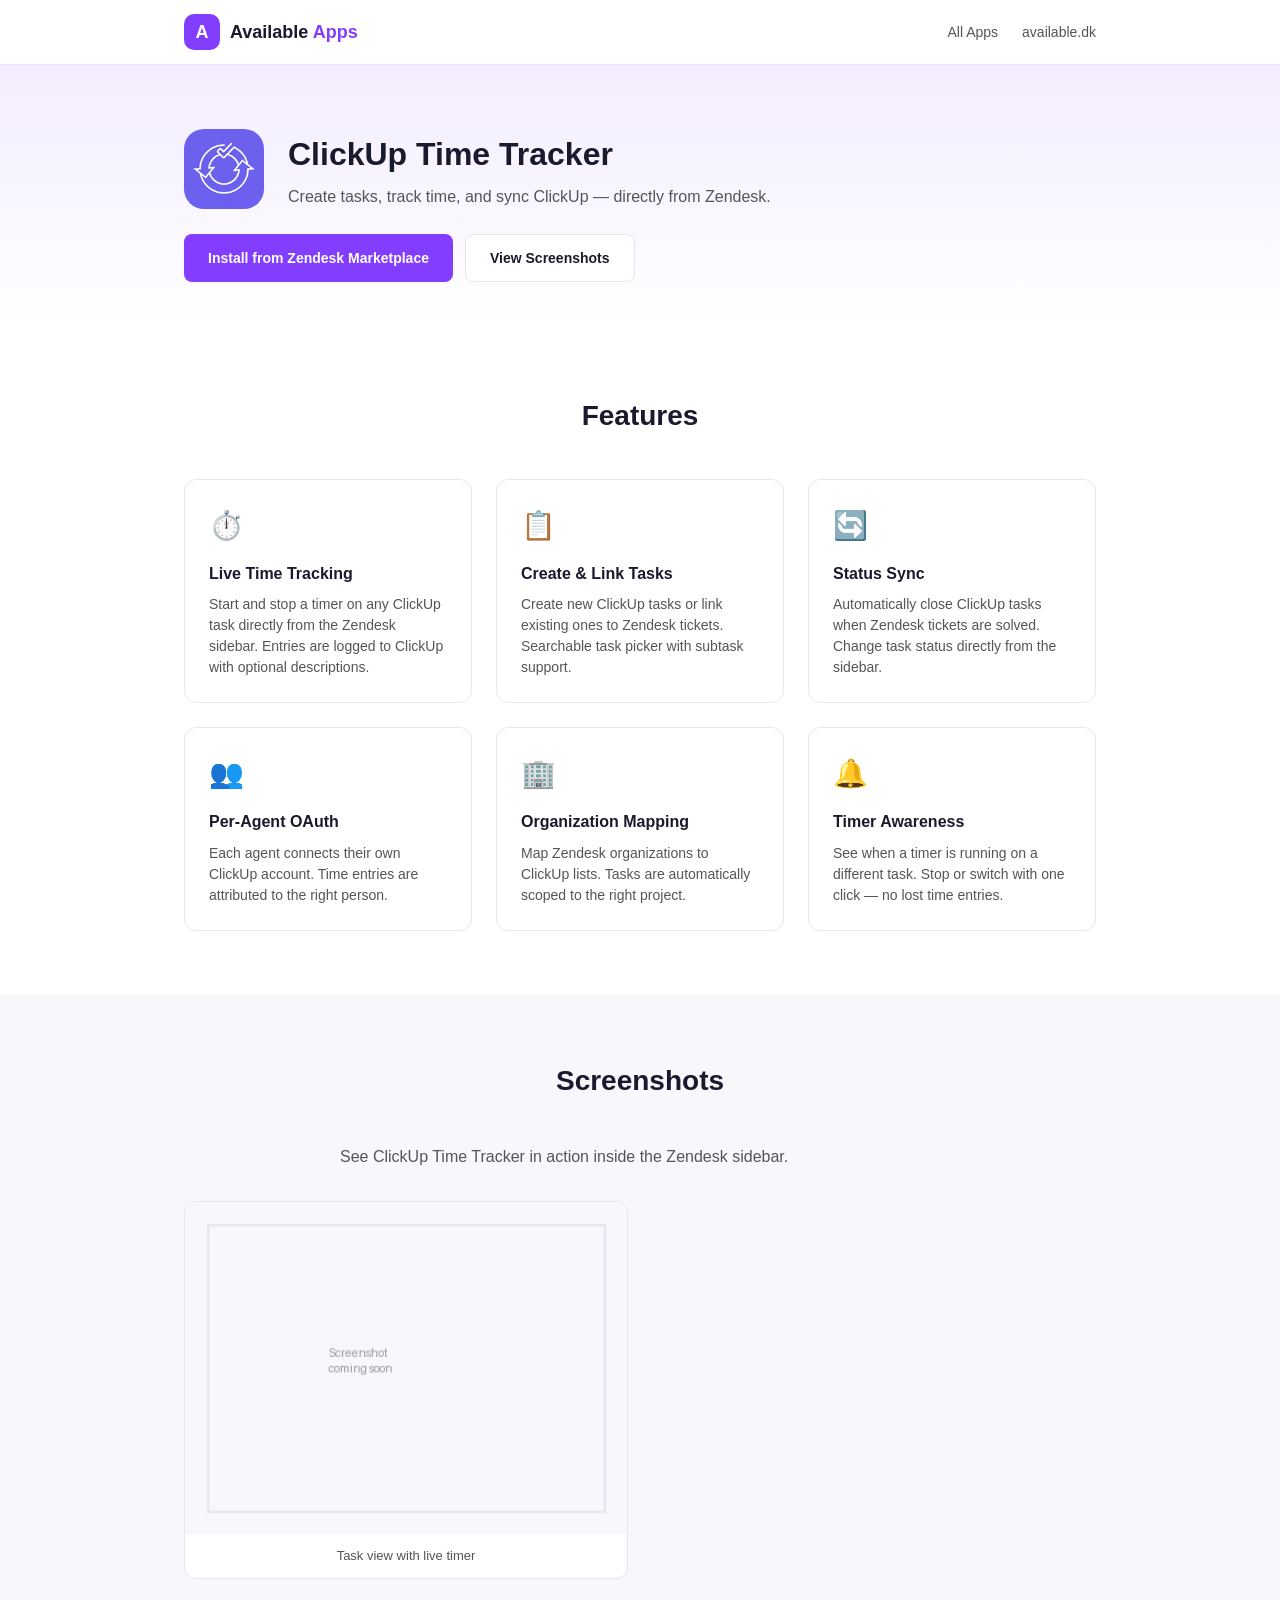
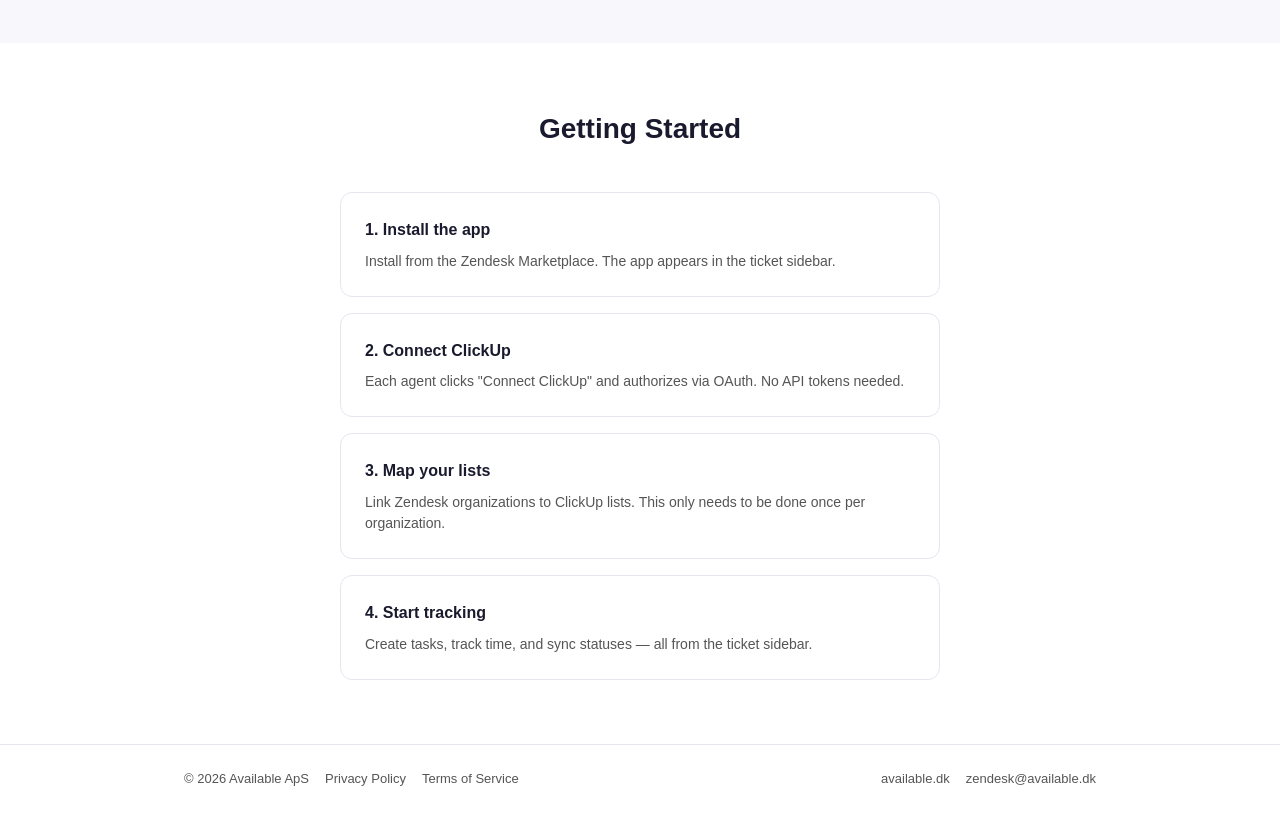
==== apps/clickup-time-tracker/index.html @ d6329b06 "feat: initial landing page for Available Apps - Homepage with app grid - ClickUp Time Tracker detail" ====
<!DOCTYPE html>
<html lang="en">
<head>
  <meta charset="UTF-8">
  <meta name="viewport" content="width=device-width, initial-scale=1.0">
  <title>ClickUp Time Tracker — Available Apps</title>
  <meta name="description" content="Track time, create ClickUp tasks, and sync statuses directly from the Zendesk ticket sidebar.">
  <link rel="stylesheet" href="../../assets/style.css">
  <link rel="icon" href="../../assets/img/favicon.png" type="image/png">
</head>
<body>

  <!-- Header -->
  <header class="header">
    <div class="container header-inner">
      <a href="/" class="logo">
        <span class="logo-icon">A</span>
        <span class="logo-text">Available <span class="logo-apps">Apps</span></span>
      </a>
      <nav class="nav">
        <a href="/#apps">All Apps</a>
        <a href="https://available.dk" target="_blank">available.dk</a>
      </nav>
    </div>
  </header>

  <!-- App Hero -->
  <section class="app-detail-hero">
    <div class="container">
      <div class="app-detail-header">
        <img src="icon.png" alt="ClickUp Time Tracker" class="app-detail-icon">
        <div class="app-detail-title">
          <h1>ClickUp Time Tracker</h1>
          <p>Create tasks, track time, and sync ClickUp — directly from Zendesk.</p>
        </div>
      </div>
      <div class="app-detail-actions">
        <a href="#" class="btn btn-primary">Install from Zendesk Marketplace</a>
        <a href="#screenshots" class="btn btn-outline">View Screenshots</a>
      </div>
    </div>
  </section>

  <!-- Features -->
  <section class="features-section">
    <div class="container">
      <h2 class="section-title">Features</h2>
      <div class="features-grid">
        <div class="feature-card">
          <div class="feature-icon">⏱️</div>
          <h3>Live Time Tracking</h3>
          <p>Start and stop a timer on any ClickUp task directly from the Zendesk sidebar. Entries are logged to ClickUp with optional descriptions.</p>
        </div>
        <div class="feature-card">
          <div class="feature-icon">📋</div>
          <h3>Create &amp; Link Tasks</h3>
          <p>Create new ClickUp tasks or link existing ones to Zendesk tickets. Searchable task picker with subtask support.</p>
        </div>
        <div class="feature-card">
          <div class="feature-icon">🔄</div>
          <h3>Status Sync</h3>
          <p>Automatically close ClickUp tasks when Zendesk tickets are solved. Change task status directly from the sidebar.</p>
        </div>
        <div class="feature-card">
          <div class="feature-icon">👥</div>
          <h3>Per-Agent OAuth</h3>
          <p>Each agent connects their own ClickUp account. Time entries are attributed to the right person.</p>
        </div>
        <div class="feature-card">
          <div class="feature-icon">🏢</div>
          <h3>Organization Mapping</h3>
          <p>Map Zendesk organizations to ClickUp lists. Tasks are automatically scoped to the right project.</p>
        </div>
        <div class="feature-card">
          <div class="feature-icon">🔔</div>
          <h3>Timer Awareness</h3>
          <p>See when a timer is running on a different task. Stop or switch with one click — no lost time entries.</p>
        </div>
      </div>
    </div>
  </section>

  <!-- Screenshots -->
  <section id="screenshots" class="screenshots-section">
    <div class="container">
      <h2 class="section-title">Screenshots</h2>
      <p class="about-text" style="margin-bottom: 32px;">See ClickUp Time Tracker in action inside the Zendesk sidebar.</p>
      <div class="screenshots-grid">
        <!-- Screenshots will be added here -->
        <div class="screenshot">
          <img src="screenshots/placeholder.png" alt="ClickUp Time Tracker in Zendesk">
          <div class="screenshot-caption">Task view with live timer</div>
        </div>
      </div>
    </div>
  </section>

  <!-- Setup -->
  <section class="features-section">
    <div class="container">
      <h2 class="section-title">Getting Started</h2>
      <div style="max-width: 600px; margin: 0 auto;">
        <div class="feature-card" style="margin-bottom: 16px;">
          <h3>1. Install the app</h3>
          <p>Install from the Zendesk Marketplace. The app appears in the ticket sidebar.</p>
        </div>
        <div class="feature-card" style="margin-bottom: 16px;">
          <h3>2. Connect ClickUp</h3>
          <p>Each agent clicks "Connect ClickUp" and authorizes via OAuth. No API tokens needed.</p>
        </div>
        <div class="feature-card" style="margin-bottom: 16px;">
          <h3>3. Map your lists</h3>
          <p>Link Zendesk organizations to ClickUp lists. This only needs to be done once per organization.</p>
        </div>
        <div class="feature-card">
          <h3>4. Start tracking</h3>
          <p>Create tasks, track time, and sync statuses — all from the ticket sidebar.</p>
        </div>
      </div>
    </div>
  </section>

  <!-- Footer -->
  <footer class="footer">
    <div class="container footer-inner">
      <div class="footer-left">
        <span>&copy; 2026 Available ApS</span>
        <a href="../../legal/privacy-policy.html">Privacy Policy</a>
        <a href="../../legal/terms-of-service.html">Terms of Service</a>
      </div>
      <div class="footer-right">
        <a href="https://available.dk" target="_blank">available.dk</a>
        <a href="mailto:zendesk@available.dk">zendesk@available.dk</a>
      </div>
    </div>
  </footer>

</body>
</html>
---- assets/style.css ----
/* ==========================================================================
   Available Apps — Global Styles
   ========================================================================== */

:root {
  --color-primary: #823dff;
  --color-primary-dark: #6a2bd9;
  --color-primary-light: #f3ecff;
  --color-text: #1a1a2e;
  --color-text-secondary: #555;
  --color-bg: #ffffff;
  --color-bg-alt: #f8f7fc;
  --color-border: #e8e5f0;
  --color-white: #ffffff;
  --font: -apple-system, BlinkMacSystemFont, 'Segoe UI', Roboto, Helvetica, Arial, sans-serif;
  --max-width: 960px;
  --radius: 12px;
  --radius-sm: 8px;
}

*, *::before, *::after {
  box-sizing: border-box;
  margin: 0;
  padding: 0;
}

body {
  font-family: var(--font);
  color: var(--color-text);
  background: var(--color-bg);
  line-height: 1.6;
  -webkit-font-smoothing: antialiased;
}

a {
  color: var(--color-primary);
  text-decoration: none;
}
a:hover {
  text-decoration: underline;
}

.container {
  max-width: var(--max-width);
  margin: 0 auto;
  padding: 0 24px;
}

/* ==========================================================================
   Header
   ========================================================================== */

.header {
  border-bottom: 1px solid var(--color-border);
  background: var(--color-white);
  position: sticky;
  top: 0;
  z-index: 100;
}

.header-inner {
  display: flex;
  align-items: center;
  justify-content: space-between;
  height: 64px;
}

.logo {
  display: flex;
  align-items: center;
  gap: 10px;
  text-decoration: none;
  color: var(--color-text);
}

.logo-icon {
  width: 36px;
  height: 36px;
  background: var(--color-primary);
  color: white;
  border-radius: 10px;
  display: flex;
  align-items: center;
  justify-content: center;
  font-weight: 700;
  font-size: 18px;
}

.logo-text {
  font-size: 18px;
  font-weight: 600;
}

.logo-apps {
  color: var(--color-primary);
}

.nav {
  display: flex;
  gap: 24px;
}

.nav a {
  color: var(--color-text-secondary);
  font-size: 14px;
  font-weight: 500;
  text-decoration: none;
}
.nav a:hover {
  color: var(--color-primary);
  text-decoration: none;
}

/* ==========================================================================
   Hero
   ========================================================================== */

.hero {
  padding: 80px 0 64px;
  text-align: center;
  background: linear-gradient(180deg, var(--color-primary-light) 0%, var(--color-bg) 100%);
}

.hero h1 {
  font-size: 42px;
  font-weight: 700;
  letter-spacing: -0.5px;
  margin-bottom: 16px;
  color: var(--color-text);
}

.hero-sub {
  font-size: 18px;
  color: var(--color-text-secondary);
  max-width: 560px;
  margin: 0 auto;
}

/* ==========================================================================
   Apps Grid
   ========================================================================== */

.apps-section {
  padding: 64px 0;
}

.section-title {
  font-size: 28px;
  font-weight: 700;
  text-align: center;
  margin-bottom: 40px;
}

.apps-grid {
  display: grid;
  grid-template-columns: repeat(auto-fill, minmax(280px, 1fr));
  gap: 24px;
}

.app-card {
  display: block;
  padding: 32px 24px;
  border: 1px solid var(--color-border);
  border-radius: var(--radius);
  text-decoration: none;
  color: var(--color-text);
  transition: all 0.2s ease;
  text-align: center;
}
.app-card:hover {
  text-decoration: none;
  border-color: var(--color-primary);
  box-shadow: 0 4px 20px rgba(130, 61, 255, 0.1);
  transform: translateY(-2px);
}

.app-icon {
  width: 72px;
  height: 72px;
  margin: 0 auto 16px;
}
.app-icon img {
  width: 100%;
  height: 100%;
  border-radius: 16px;
}

.app-card h3 {
  font-size: 18px;
  font-weight: 600;
  margin-bottom: 8px;
}

.app-card p {
  font-size: 14px;
  color: var(--color-text-secondary);
  line-height: 1.5;
  margin-bottom: 12px;
}

.app-badge {
  display: inline-block;
  padding: 4px 12px;
  background: var(--color-primary-light);
  color: var(--color-primary);
  font-size: 12px;
  font-weight: 600;
  border-radius: 20px;
}

/* ==========================================================================
   About / Trust
   ========================================================================== */

.about-section {
  padding: 64px 0;
  background: var(--color-bg-alt);
  text-align: center;
}

.about-text {
  font-size: 16px;
  color: var(--color-text-secondary);
  max-width: 600px;
  margin: 0 auto 32px;
}

.trust-badges {
  display: flex;
  justify-content: center;
  gap: 24px;
  flex-wrap: wrap;
}

.trust-badge {
  padding: 12px 20px;
  background: var(--color-white);
  border: 1px solid var(--color-border);
  border-radius: var(--radius-sm);
  font-size: 14px;
  font-weight: 500;
}

/* ==========================================================================
   App Detail Page
   ========================================================================== */

.app-detail-hero {
  padding: 64px 0 48px;
  background: linear-gradient(180deg, var(--color-primary-light) 0%, var(--color-bg) 100%);
}

.app-detail-header {
  display: flex;
  align-items: center;
  gap: 24px;
  margin-bottom: 24px;
}

.app-detail-icon {
  width: 80px;
  height: 80px;
  border-radius: 20px;
  flex-shrink: 0;
}

.app-detail-title h1 {
  font-size: 32px;
  font-weight: 700;
  margin-bottom: 4px;
}

.app-detail-title p {
  font-size: 16px;
  color: var(--color-text-secondary);
}

.app-detail-actions {
  display: flex;
  gap: 12px;
  flex-wrap: wrap;
}

.btn {
  display: inline-flex;
  align-items: center;
  gap: 8px;
  padding: 12px 24px;
  border-radius: var(--radius-sm);
  font-size: 14px;
  font-weight: 600;
  text-decoration: none;
  border: none;
  cursor: pointer;
  transition: all 0.15s ease;
}
.btn:hover {
  text-decoration: none;
}

.btn-primary {
  background: var(--color-primary);
  color: var(--color-white);
}
.btn-primary:hover {
  background: var(--color-primary-dark);
}

.btn-outline {
  background: var(--color-white);
  color: var(--color-text);
  border: 1px solid var(--color-border);
}
.btn-outline:hover {
  border-color: var(--color-primary);
  color: var(--color-primary);
}

/* Features */
.features-section {
  padding: 64px 0;
}

.features-grid {
  display: grid;
  grid-template-columns: repeat(auto-fill, minmax(250px, 1fr));
  gap: 24px;
}

.feature-card {
  padding: 24px;
  border: 1px solid var(--color-border);
  border-radius: var(--radius);
}

.feature-card .feature-icon {
  font-size: 28px;
  margin-bottom: 12px;
}

.feature-card h3 {
  font-size: 16px;
  font-weight: 600;
  margin-bottom: 8px;
}

.feature-card p {
  font-size: 14px;
  color: var(--color-text-secondary);
  line-height: 1.5;
}

/* Screenshots */
.screenshots-section {
  padding: 64px 0;
  background: var(--color-bg-alt);
}

.screenshots-grid {
  display: grid;
  grid-template-columns: repeat(auto-fill, minmax(300px, 1fr));
  gap: 24px;
}

.screenshot {
  border-radius: var(--radius);
  overflow: hidden;
  border: 1px solid var(--color-border);
  background: var(--color-white);
}

.screenshot img {
  width: 100%;
  display: block;
}

.screenshot-caption {
  padding: 12px 16px;
  font-size: 13px;
  color: var(--color-text-secondary);
  text-align: center;
}

/* ==========================================================================
   Legal Pages
   ========================================================================== */

.legal-page {
  padding: 64px 0;
}

.legal-page h1 {
  font-size: 32px;
  font-weight: 700;
  margin-bottom: 8px;
}

.legal-page .legal-updated {
  font-size: 14px;
  color: var(--color-text-secondary);
  margin-bottom: 40px;
}

.legal-page h2 {
  font-size: 20px;
  font-weight: 600;
  margin-top: 32px;
  margin-bottom: 12px;
}

.legal-page p, .legal-page li {
  font-size: 15px;
  color: var(--color-text-secondary);
  line-height: 1.7;
  margin-bottom: 12px;
}

.legal-page ul {
  padding-left: 24px;
  margin-bottom: 16px;
}

/* ==========================================================================
   Footer
   ========================================================================== */

.footer {
  border-top: 1px solid var(--color-border);
  padding: 24px 0;
}

.footer-inner {
  display: flex;
  justify-content: space-between;
  align-items: center;
  flex-wrap: wrap;
  gap: 16px;
}

.footer-left, .footer-right {
  display: flex;
  gap: 16px;
  align-items: center;
  font-size: 13px;
  color: var(--color-text-secondary);
}

.footer-left a, .footer-right a {
  color: var(--color-text-secondary);
}
.footer-left a:hover, .footer-right a:hover {
  color: var(--color-primary);
}

/* ==========================================================================
   Responsive
   ========================================================================== */

@media (max-width: 640px) {
  .hero h1 {
    font-size: 28px;
  }
  .hero-sub {
    font-size: 16px;
  }
  .app-detail-header {
    flex-direction: column;
    text-align: center;
  }
  .app-detail-actions {
    justify-content: center;
  }
  .trust-badges {
    flex-direction: column;
    align-items: center;
  }
  .footer-inner {
    flex-direction: column;
    text-align: center;
  }
}
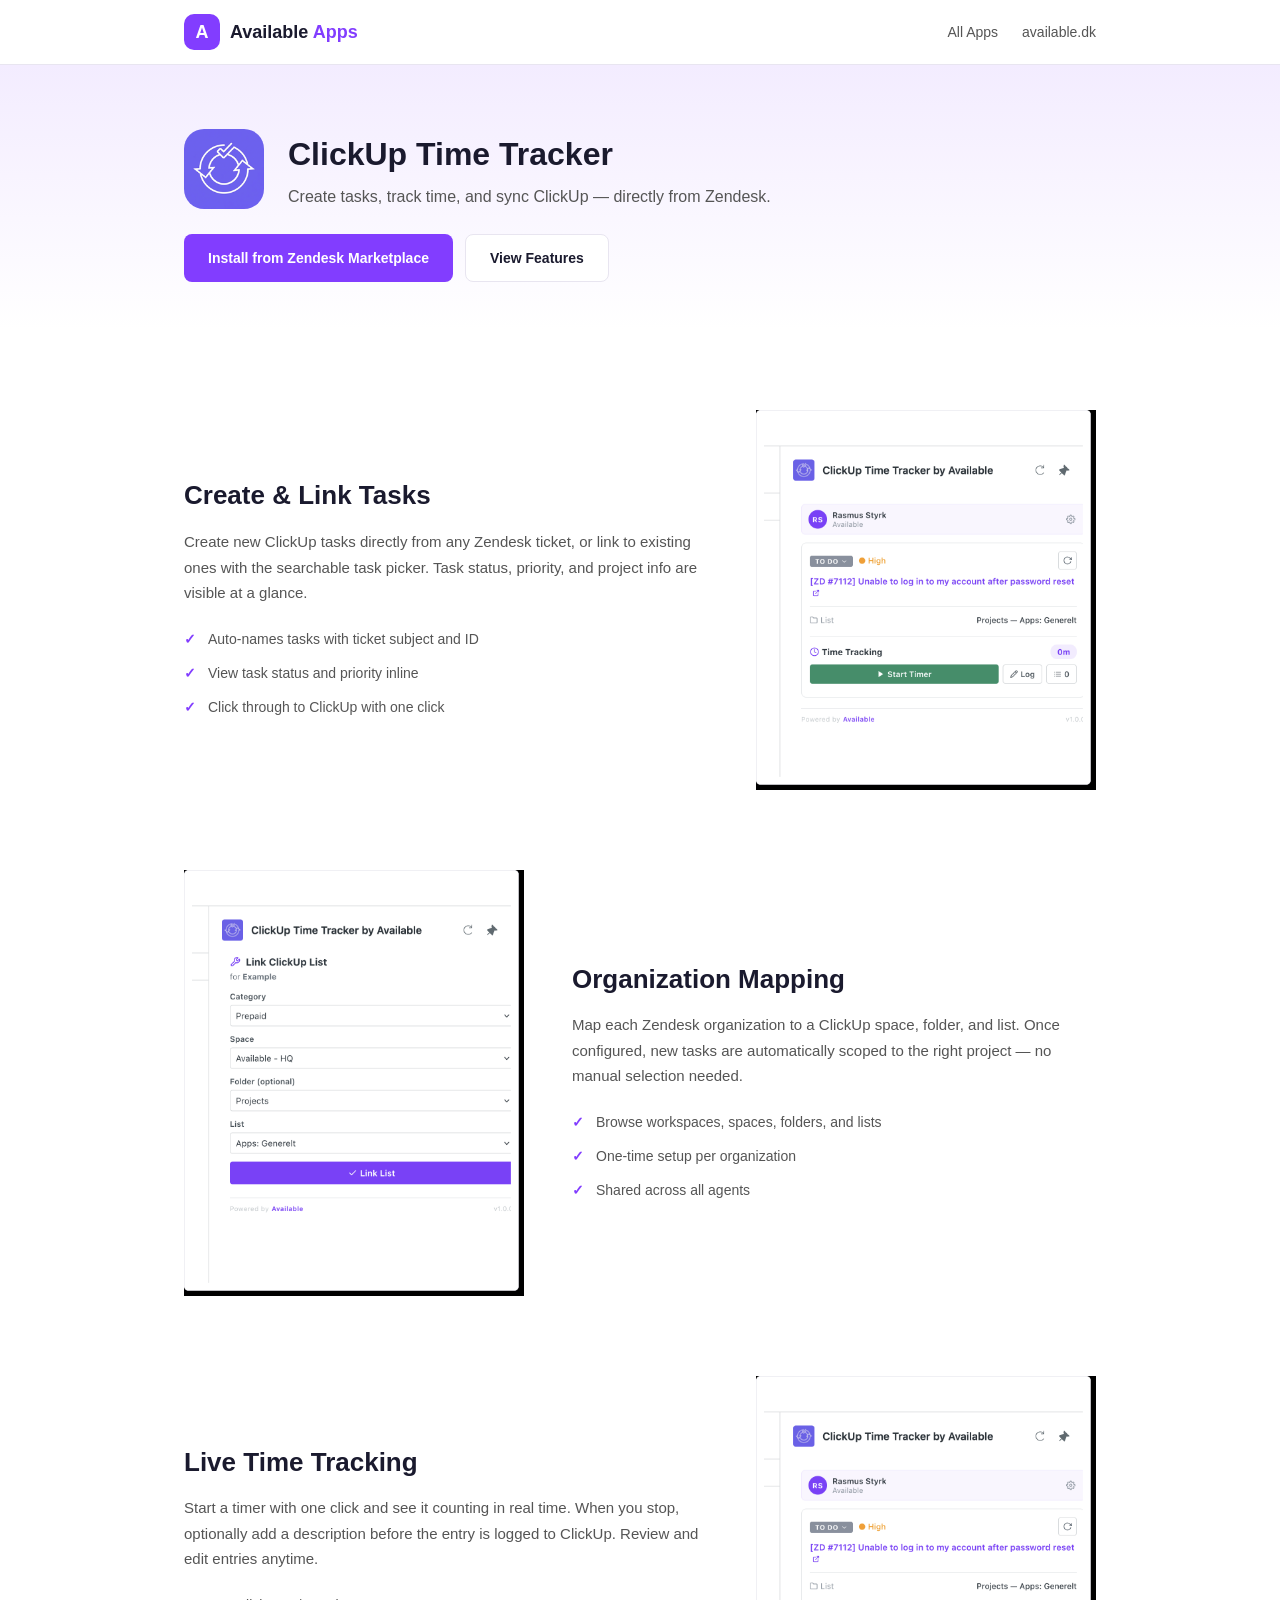
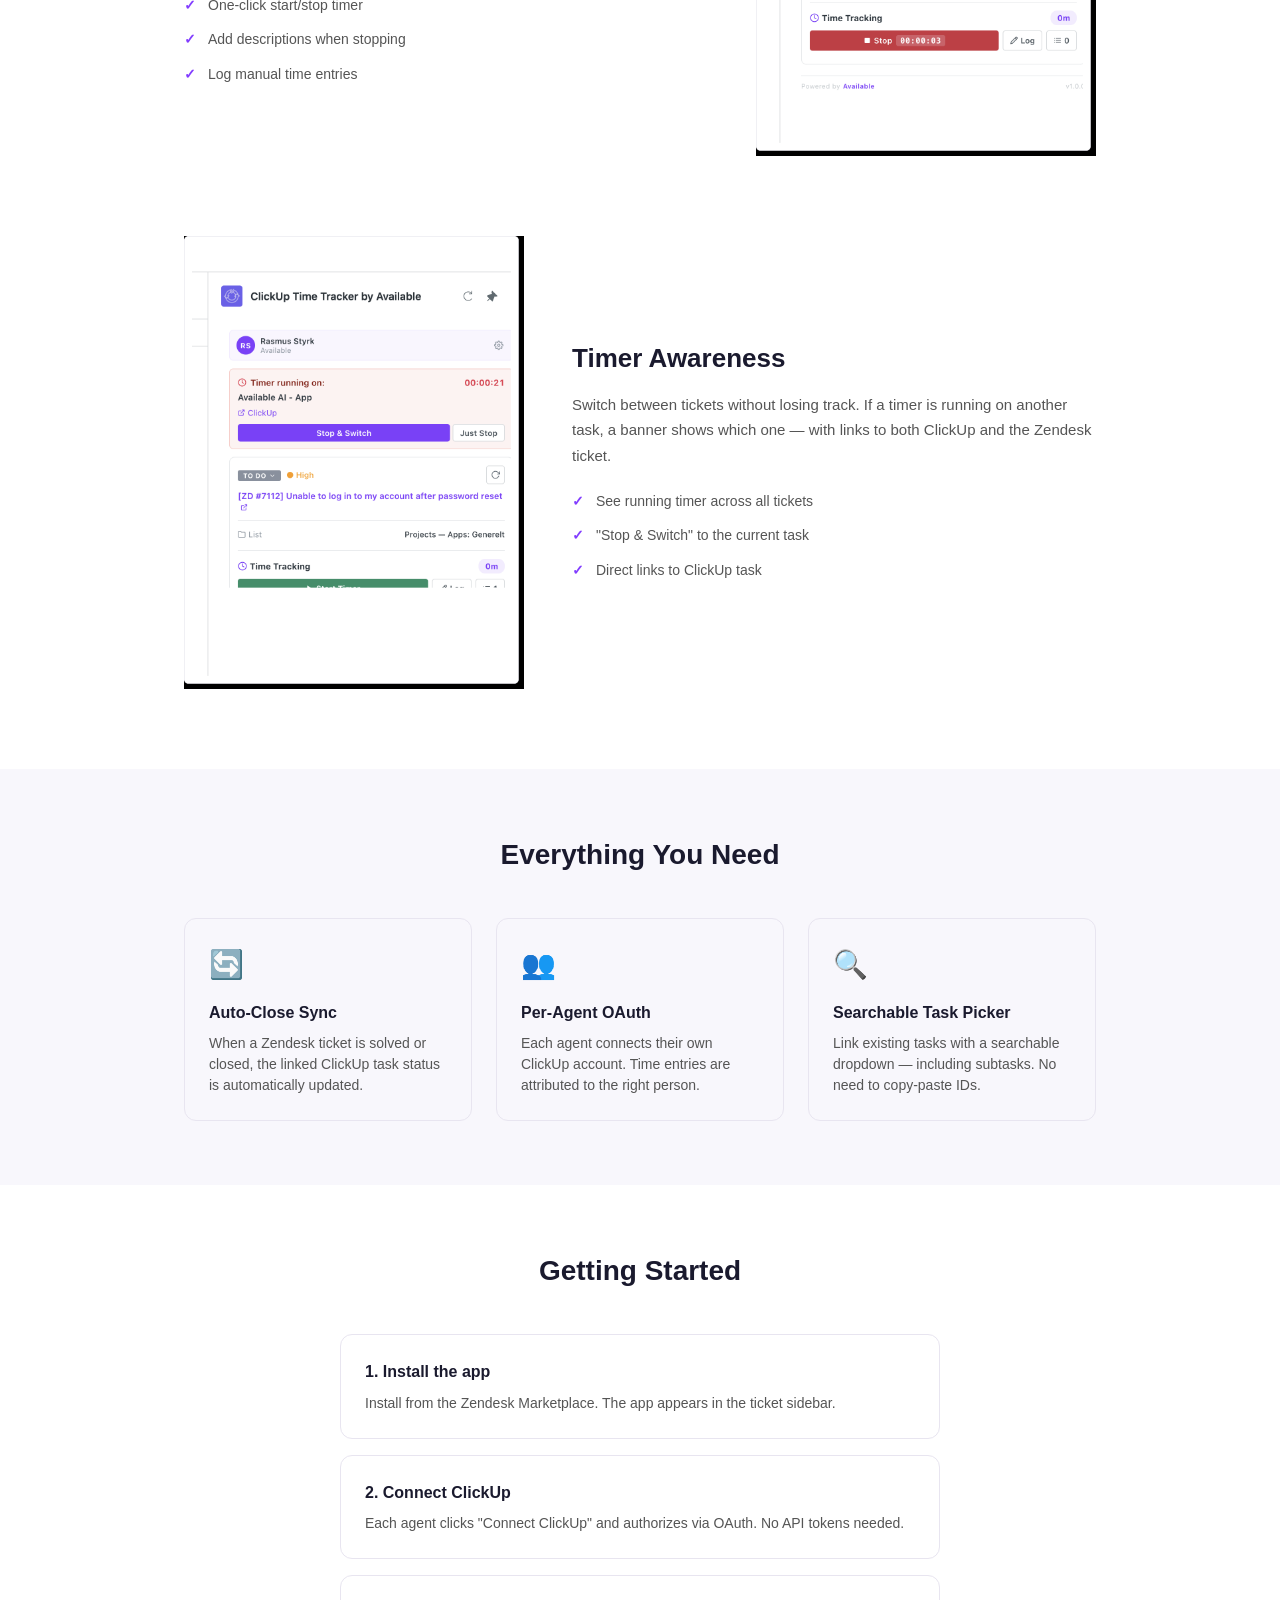
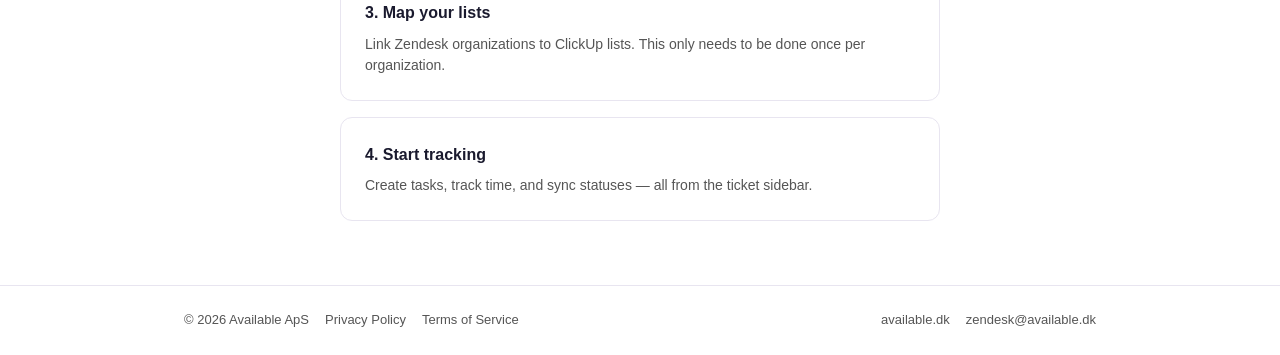
==== commit 247257f4: "feat: add screenshots with text+image showcase layout - Cropped and framed 5 sidebar screenshots - A" ====
--- a/apps/clickup-time-tracker/index.html
+++ b/apps/clickup-time-tracker/index.html
@@ -36,30 +36,91 @@
       </div>
       <div class="app-detail-actions">
         <a href="#" class="btn btn-primary">Install from Zendesk Marketplace</a>
-        <a href="#screenshots" class="btn btn-outline">View Screenshots</a>
+        <a href="#features" class="btn btn-outline">View Features</a>
       </div>
     </div>
   </section>
 
-  <!-- Features -->
-  <section class="features-section">
+  <!-- Feature Showcase: alternating text + screenshot -->
+  <section id="features" class="showcase-section">
     <div class="container">
-      <h2 class="section-title">Features</h2>
+
+      <!-- 1. Task linked -->
+      <div class="showcase-row">
+        <div class="showcase-text">
+          <h2>Create &amp; Link Tasks</h2>
+          <p>Create new ClickUp tasks directly from any Zendesk ticket, or link to existing ones with the searchable task picker. Task status, priority, and project info are visible at a glance.</p>
+          <ul class="showcase-list">
+            <li>Auto-names tasks with ticket subject and ID</li>
+            <li>View task status and priority inline</li>
+            <li>Click through to ClickUp with one click</li>
+          </ul>
+        </div>
+        <div class="showcase-image">
+          <img src="screenshots/task-linked.png" alt="Linked task with status and time tracking">
+        </div>
+      </div>
+
+      <!-- 2. Organization mapping -->
+      <div class="showcase-row showcase-row-reverse">
+        <div class="showcase-text">
+          <h2>Organization Mapping</h2>
+          <p>Map each Zendesk organization to a ClickUp space, folder, and list. Once configured, new tasks are automatically scoped to the right project — no manual selection needed.</p>
+          <ul class="showcase-list">
+            <li>Browse workspaces, spaces, folders, and lists</li>
+            <li>One-time setup per organization</li>
+            <li>Shared across all agents</li>
+          </ul>
+        </div>
+        <div class="showcase-image">
+          <img src="screenshots/setup-mapping.png" alt="Map organizations to ClickUp lists">
+        </div>
+      </div>
+
+      <!-- 3. Timer running -->
+      <div class="showcase-row">
+        <div class="showcase-text">
+          <h2>Live Time Tracking</h2>
+          <p>Start a timer with one click and see it counting in real time. When you stop, optionally add a description before the entry is logged to ClickUp. Review and edit entries anytime.</p>
+          <ul class="showcase-list">
+            <li>One-click start/stop timer</li>
+            <li>Add descriptions when stopping</li>
+            <li>Log manual time entries</li>
+          </ul>
+        </div>
+        <div class="showcase-image">
+          <img src="screenshots/timer-running.png" alt="Live timer tracking time on a task">
+        </div>
+      </div>
+
+      <!-- 4. Timer awareness -->
+      <div class="showcase-row showcase-row-reverse">
+        <div class="showcase-text">
+          <h2>Timer Awareness</h2>
+          <p>Switch between tickets without losing track. If a timer is running on another task, a banner shows which one — with links to both ClickUp and the Zendesk ticket.</p>
+          <ul class="showcase-list">
+            <li>See running timer across all tickets</li>
+            <li>"Stop &amp; Switch" to the current task</li>
+            <li>Direct links to ClickUp task</li>
+          </ul>
+        </div>
+        <div class="showcase-image">
+          <img src="screenshots/timer-banner.png" alt="Timer awareness banner showing running timer on different task">
+        </div>
+      </div>
+
+    </div>
+  </section>
+
+  <!-- More Features Grid -->
+  <section class="features-section" style="background: var(--color-bg-alt);">
+    <div class="container">
+      <h2 class="section-title">Everything You Need</h2>
       <div class="features-grid">
         <div class="feature-card">
-          <div class="feature-icon">⏱️</div>
-          <h3>Live Time Tracking</h3>
-          <p>Start and stop a timer on any ClickUp task directly from the Zendesk sidebar. Entries are logged to ClickUp with optional descriptions.</p>
-        </div>
-        <div class="feature-card">
-          <div class="feature-icon">📋</div>
-          <h3>Create &amp; Link Tasks</h3>
-          <p>Create new ClickUp tasks or link existing ones to Zendesk tickets. Searchable task picker with subtask support.</p>
-        </div>
-        <div class="feature-card">
           <div class="feature-icon">🔄</div>
-          <h3>Status Sync</h3>
-          <p>Automatically close ClickUp tasks when Zendesk tickets are solved. Change task status directly from the sidebar.</p>
+          <h3>Auto-Close Sync</h3>
+          <p>When a Zendesk ticket is solved or closed, the linked ClickUp task status is automatically updated.</p>
         </div>
         <div class="feature-card">
           <div class="feature-icon">👥</div>
@@ -67,35 +128,15 @@
           <p>Each agent connects their own ClickUp account. Time entries are attributed to the right person.</p>
         </div>
         <div class="feature-card">
-          <div class="feature-icon">🏢</div>
-          <h3>Organization Mapping</h3>
-          <p>Map Zendesk organizations to ClickUp lists. Tasks are automatically scoped to the right project.</p>
-        </div>
-        <div class="feature-card">
-          <div class="feature-icon">🔔</div>
-          <h3>Timer Awareness</h3>
-          <p>See when a timer is running on a different task. Stop or switch with one click — no lost time entries.</p>
+          <div class="feature-icon">🔍</div>
+          <h3>Searchable Task Picker</h3>
+          <p>Link existing tasks with a searchable dropdown — including subtasks. No need to copy-paste IDs.</p>
         </div>
       </div>
     </div>
   </section>
 
-  <!-- Screenshots -->
-  <section id="screenshots" class="screenshots-section">
-    <div class="container">
-      <h2 class="section-title">Screenshots</h2>
-      <p class="about-text" style="margin-bottom: 32px;">See ClickUp Time Tracker in action inside the Zendesk sidebar.</p>
-      <div class="screenshots-grid">
-        <!-- Screenshots will be added here -->
-        <div class="screenshot">
-          <img src="screenshots/placeholder.png" alt="ClickUp Time Tracker in Zendesk">
-          <div class="screenshot-caption">Task view with live timer</div>
-        </div>
-      </div>
-    </div>
-  </section>
-
-  <!-- Setup -->
+  <!-- Getting Started -->
   <section class="features-section">
     <div class="container">
       <h2 class="section-title">Getting Started</h2>
--- a/assets/style.css
+++ b/assets/style.css
@@ -242,6 +242,91 @@
 }
 
 /* ==========================================================================
+   Showcase (Text + Screenshot alternating rows)
+   ========================================================================== */
+
+.showcase-section {
+  padding: 80px 0;
+}
+
+.showcase-row {
+  display: flex;
+  align-items: center;
+  gap: 48px;
+  margin-bottom: 80px;
+}
+.showcase-row:last-child {
+  margin-bottom: 0;
+}
+
+.showcase-row-reverse {
+  flex-direction: row-reverse;
+}
+
+.showcase-text {
+  flex: 1;
+  min-width: 0;
+}
+
+.showcase-text h2 {
+  font-size: 26px;
+  font-weight: 700;
+  margin-bottom: 12px;
+}
+
+.showcase-text p {
+  font-size: 15px;
+  color: var(--color-text-secondary);
+  line-height: 1.7;
+  margin-bottom: 16px;
+}
+
+.showcase-list {
+  list-style: none;
+  padding: 0;
+}
+.showcase-list li {
+  font-size: 14px;
+  color: var(--color-text-secondary);
+  padding: 6px 0 6px 24px;
+  position: relative;
+}
+.showcase-list li::before {
+  content: "✓";
+  position: absolute;
+  left: 0;
+  color: var(--color-primary);
+  font-weight: 700;
+}
+
+.showcase-image {
+  flex: 0 0 340px;
+  max-width: 340px;
+}
+.showcase-image img {
+  width: 100%;
+  height: auto;
+  display: block;
+}
+
+@media (max-width: 768px) {
+  .showcase-row,
+  .showcase-row-reverse {
+    flex-direction: column;
+    gap: 24px;
+    text-align: center;
+  }
+  .showcase-image {
+    flex: none;
+    max-width: 280px;
+    margin: 0 auto;
+  }
+  .showcase-list li {
+    text-align: left;
+  }
+}
+
+/* ==========================================================================
    App Detail Page
    ========================================================================== */
 
